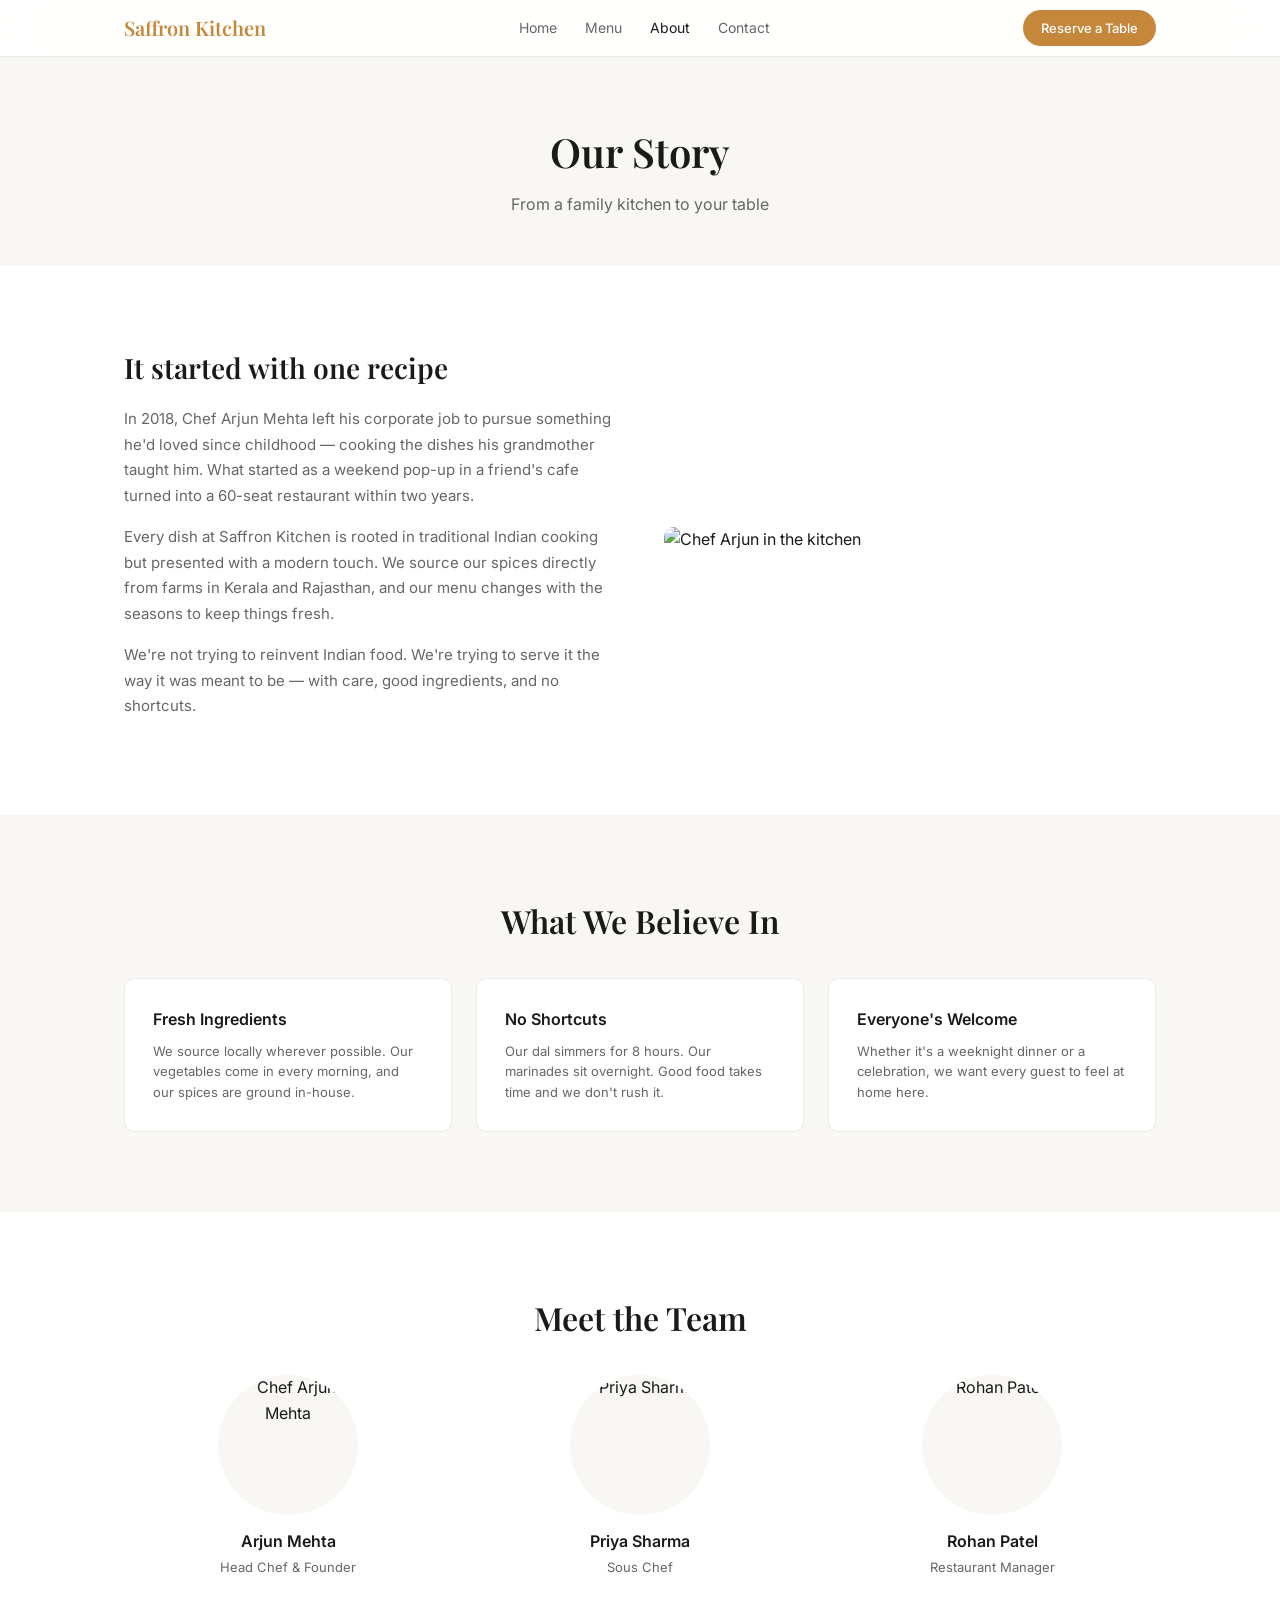
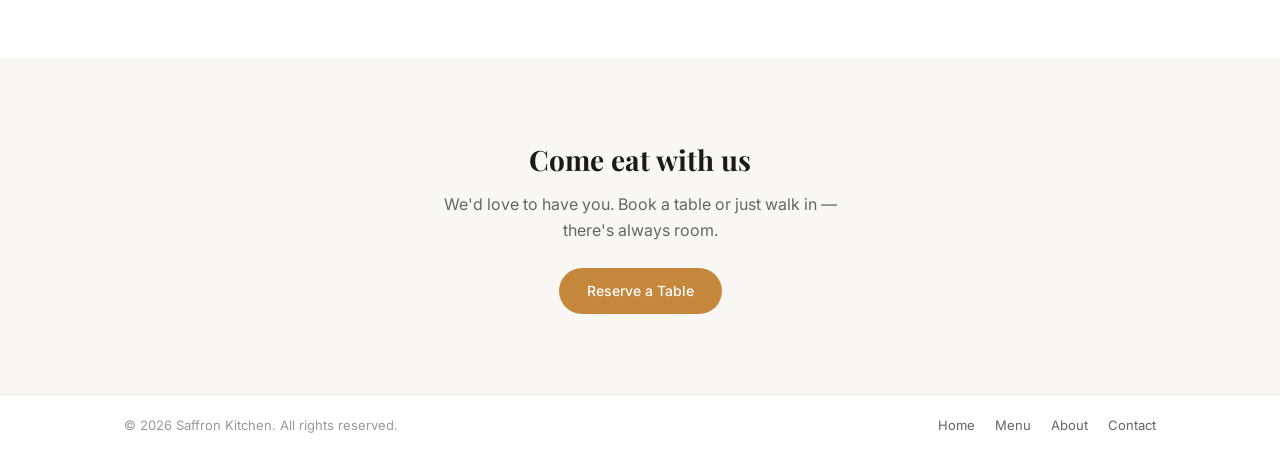
==== about.html @ c4163323 "Week 4: Saffron Kitchen restaurant website" ====
<!DOCTYPE html>
<html lang="en">
<head>
    <meta charset="UTF-8">
    <meta name="viewport" content="width=device-width, initial-scale=1.0">
    <title>About — Saffron Kitchen</title>
    <link rel="preconnect" href="https://fonts.googleapis.com">
    <link rel="preconnect" href="https://fonts.gstatic.com" crossorigin>
    <link href="https://fonts.googleapis.com/css2?family=Inter:wght@300;400;500;600;700&family=Playfair+Display:wght@400;500;600;700&display=swap" rel="stylesheet">
    <link rel="stylesheet" href="css/style.css">
</head>
<body>

    <nav class="nav">
        <div class="nav-inner">
            <a href="index.html" class="nav-logo">Saffron Kitchen</a>
            <div class="nav-links" id="navLinks">
                <a href="index.html">Home</a>
                <a href="menu.html">Menu</a>
                <a href="about.html" class="active">About</a>
                <a href="contact.html">Contact</a>
            </div>
            <a href="contact.html#reserve" class="nav-cta">Reserve a Table</a>
            <button class="hamburger" id="menuBtn">
                <span class="ham-line"></span>
                <span class="ham-line"></span>
            </button>
        </div>
    </nav>

    <section class="page-header">
        <h1>Our Story</h1>
        <p>From a family kitchen to your table</p>
    </section>

    <section class="section">
        <div class="container">
            <div class="story-grid">
                <div class="story-text">
                    <h2>It started with one recipe</h2>
                    <p>In 2018, Chef Arjun Mehta left his corporate job to pursue something he'd loved since childhood — cooking the dishes his grandmother taught him. What started as a weekend pop-up in a friend's cafe turned into a 60-seat restaurant within two years.</p>
                    <p>Every dish at Saffron Kitchen is rooted in traditional Indian cooking but presented with a modern touch. We source our spices directly from farms in Kerala and Rajasthan, and our menu changes with the seasons to keep things fresh.</p>
                    <p>We're not trying to reinvent Indian food. We're trying to serve it the way it was meant to be — with care, good ingredients, and no shortcuts.</p>
                </div>
                <div class="story-img">
                    <img src="images/chef.jpg" alt="Chef Arjun in the kitchen">
                </div>
            </div>
        </div>
    </section>

    <section class="section bg-alt">
        <div class="container">
            <h2 class="section-title">What We Believe In</h2>
            <div class="values-grid">
                <div class="value-card">
                    <h3>Fresh Ingredients</h3>
                    <p>We source locally wherever possible. Our vegetables come in every morning, and our spices are ground in-house.</p>
                </div>
                <div class="value-card">
                    <h3>No Shortcuts</h3>
                    <p>Our dal simmers for 8 hours. Our marinades sit overnight. Good food takes time and we don't rush it.</p>
                </div>
                <div class="value-card">
                    <h3>Everyone's Welcome</h3>
                    <p>Whether it's a weeknight dinner or a celebration, we want every guest to feel at home here.</p>
                </div>
            </div>
        </div>
    </section>

    <section class="section">
        <div class="container">
            <h2 class="section-title">Meet the Team</h2>
            <div class="team-grid">
                <div class="team-card">
                    <div class="team-img">
                        <img src="images/team1.jpg" alt="Chef Arjun Mehta">
                    </div>
                    <h3>Arjun Mehta</h3>
                    <p>Head Chef & Founder</p>
                </div>
                <div class="team-card">
                    <div class="team-img">
                        <img src="images/team2.jpg" alt="Priya Sharma">
                    </div>
                    <h3>Priya Sharma</h3>
                    <p>Sous Chef</p>
                </div>
                <div class="team-card">
                    <div class="team-img">
                        <img src="images/team3.jpg" alt="Rohan Patel">
                    </div>
                    <h3>Rohan Patel</h3>
                    <p>Restaurant Manager</p>
                </div>
            </div>
        </div>
    </section>

    <section class="section bg-alt cta-section">
        <div class="container cta-center">
            <h2>Come eat with us</h2>
            <p>We'd love to have you. Book a table or just walk in — there's always room.</p>
            <a href="contact.html#reserve" class="btn btn-primary">Reserve a Table</a>
        </div>
    </section>

    <footer class="footer">
        <div class="container footer-row">
            <span>© 2026 Saffron Kitchen. All rights reserved.</span>
            <div class="footer-links">
                <a href="index.html">Home</a>
                <a href="menu.html">Menu</a>
                <a href="about.html">About</a>
                <a href="contact.html">Contact</a>
            </div>
        </div>
    </footer>

    <script src="js/script.js"></script>
</body>
</html>
---- css/style.css ----
/* base */

:root {
    --font: 'Inter', -apple-system, sans-serif;
    --font-display: 'Playfair Display', Georgia, serif;
    --bg: #fff;
    --bg-alt: #f8f7f4;
    --surface: #fff;
    --text: #1a1a1a;
    --text-muted: #666;
    --text-faint: #999;
    --accent: #c4873b;
    --accent-hover: #b3762e;
    --accent-light: #fdf6ed;
    --border: rgba(0,0,0,0.08);
    --red: #d63031;
    --green: #27ae60;
    --shadow: 0 2px 20px rgba(0,0,0,0.06);
    --radius: 10px;
}

*, *::before, *::after { margin: 0; padding: 0; box-sizing: border-box; }
html { scroll-behavior: smooth; }

body {
    font-family: var(--font);
    background: var(--bg);
    color: var(--text);
    line-height: 1.6;
    -webkit-font-smoothing: antialiased;
}

img { display: block; max-width: 100%; }
a { color: inherit; text-decoration: none; }
button { font-family: inherit; cursor: pointer; }

.container { max-width: 1080px; margin: 0 auto; padding: 0 24px; }
.section { padding: 80px 0; }
.bg-alt { background: var(--bg-alt); }


/* nav */

.nav {
    position: fixed; top: 0; left: 0; right: 0; z-index: 100;
    background: rgba(255,255,255,0.9);
    backdrop-filter: saturate(180%) blur(20px);
    -webkit-backdrop-filter: saturate(180%) blur(20px);
    border-bottom: 1px solid var(--border);
}

.nav-inner {
    max-width: 1080px; margin: 0 auto; padding: 0 24px;
    height: 56px; display: flex; align-items: center; justify-content: space-between;
}

.nav-logo {
    font-family: var(--font-display);
    font-size: 20px; font-weight: 600;
    color: var(--accent);
}

.nav-links { display: flex; gap: 28px; }
.nav-links a { font-size: 14px; color: var(--text-muted); transition: color 0.2s; }
.nav-links a:hover, .nav-links a.active { color: var(--text); }

.nav-cta {
    font-size: 13px; font-weight: 500;
    padding: 8px 18px; border-radius: 980px;
    background: var(--accent); color: #fff;
    transition: background 0.2s;
}
.nav-cta:hover { background: var(--accent-hover); }

.hamburger {
    display: none; background: none; border: none;
    width: 24px; height: 18px; position: relative;
    flex-direction: column; justify-content: space-between;
}
.ham-line {
    display: block; height: 1.5px; width: 100%;
    background: var(--text); border-radius: 1px;
    transition: transform 0.2s, opacity 0.2s;
}
.hamburger.open .ham-line:first-child { transform: translateY(8px) rotate(45deg); }
.hamburger.open .ham-line:last-child { transform: translateY(-8px) rotate(-45deg); }


/* buttons */

.btn {
    display: inline-flex; align-items: center; justify-content: center;
    padding: 12px 28px; font-size: 14px; font-weight: 500;
    border-radius: 980px; border: none; transition: all 0.2s;
}
.btn-primary { background: var(--accent); color: #fff; }
.btn-primary:hover { background: var(--accent-hover); }
.btn-outline { background: transparent; color: var(--accent); border: 1.5px solid var(--accent); }
.btn-outline:hover { background: var(--accent); color: #fff; }
.btn-outline-light { background: transparent; color: #fff; border: 1.5px solid rgba(255,255,255,0.5); }
.btn-outline-light:hover { background: rgba(255,255,255,0.15); border-color: #fff; }
.btn-block { width: 100%; }


/* hero */

.home-hero {
    min-height: 85vh; display: flex; align-items: center;
    justify-content: center; text-align: center;
    position: relative; overflow: hidden;
    background: url('../images/hero-bg.jpg') center/cover no-repeat;
    padding: 120px 24px 80px;
}

.hero-overlay {
    position: absolute; inset: 0;
    background: linear-gradient(to bottom, rgba(0,0,0,0.5), rgba(0,0,0,0.7));
}

.hero-content { position: relative; z-index: 1; max-width: 640px; }

.hero-tag {
    font-size: 13px; font-weight: 500; text-transform: uppercase;
    letter-spacing: 0.1em; color: var(--accent); margin-bottom: 12px;
}

.home-hero h1 {
    font-family: var(--font-display);
    font-size: clamp(36px, 6vw, 56px);
    font-weight: 600; color: #fff; line-height: 1.15;
    margin-bottom: 16px;
}

.hero-sub { font-size: 16px; color: rgba(255,255,255,0.8); margin-bottom: 32px; line-height: 1.7; }

.hero-btns { display: flex; gap: 12px; justify-content: center; flex-wrap: wrap; }


/* page headers (inner pages) */

.page-header {
    padding: 120px 24px 48px;
    text-align: center; background: var(--bg-alt);
}

.page-header h1 {
    font-family: var(--font-display);
    font-size: 40px; font-weight: 600; margin-bottom: 8px;
}

.page-header p { color: var(--text-muted); font-size: 16px; }


/* section titles */

.section-title {
    font-family: var(--font-display);
    font-size: 32px; font-weight: 600; text-align: center;
    margin-bottom: 12px;
}
.section-sub { text-align: center; color: var(--text-muted); font-size: 15px; margin-bottom: 40px; }


/* dishes grid (home) */

.dishes-grid { display: grid; grid-template-columns: repeat(3, 1fr); gap: 24px; margin-bottom: 32px; }

.dish-card {
    border: 1px solid var(--border); border-radius: var(--radius);
    overflow: hidden; transition: transform 0.2s, box-shadow 0.2s;
}
.dish-card:hover { transform: translateY(-3px); box-shadow: var(--shadow); }

.dish-img { height: 200px; overflow: hidden; background: var(--bg-alt); }
.dish-img img { width: 100%; height: 100%; object-fit: cover; transition: transform 0.3s; }
.dish-card:hover .dish-img img { transform: scale(1.05); }

.dish-info { padding: 20px; }
.dish-info h3 { font-size: 18px; font-weight: 600; margin-bottom: 6px; }
.dish-info p { font-size: 13px; color: var(--text-muted); margin-bottom: 10px; }
.dish-price { font-size: 16px; font-weight: 600; color: var(--accent); }

.center-link { text-align: center; }


/* about preview (home) */

.about-preview { display: grid; grid-template-columns: 1fr 1fr; gap: 48px; align-items: center; }
.about-preview h2 { font-family: var(--font-display); font-size: 28px; font-weight: 600; margin-bottom: 16px; }
.about-preview p { color: var(--text-muted); font-size: 15px; margin-bottom: 24px; line-height: 1.7; }
.about-preview-img img { border-radius: var(--radius); width: 100%; }


/* info grid (home) */

.info-grid { display: grid; grid-template-columns: repeat(3, 1fr); gap: 32px; text-align: center; }
.info-block h3 { font-size: 14px; font-weight: 600; text-transform: uppercase; letter-spacing: 0.04em; margin-bottom: 8px; }
.info-block p { font-size: 14px; color: var(--text-muted); }


/* menu page */

.menu-filters {
    display: flex; gap: 8px; justify-content: center;
    flex-wrap: wrap; margin-bottom: 36px;
}

.filter-btn {
    padding: 8px 20px; font-size: 13px; font-weight: 500;
    border: 1px solid var(--border); border-radius: 980px;
    background: transparent; color: var(--text-muted);
    transition: all 0.2s;
}
.filter-btn:hover { border-color: var(--accent); color: var(--accent); }
.filter-btn.active { background: var(--accent); color: #fff; border-color: var(--accent); }

.menu-grid { display: grid; grid-template-columns: repeat(2, 1fr); gap: 16px; }

.menu-item {
    border: 1px solid var(--border); border-radius: var(--radius);
    padding: 20px; transition: box-shadow 0.2s;
}
.menu-item:hover { box-shadow: var(--shadow); }
.menu-item.hidden { display: none; }

.menu-item-top { display: flex; justify-content: space-between; align-items: baseline; margin-bottom: 6px; }
.menu-item-top h3 { font-size: 16px; font-weight: 600; }
.menu-price { font-size: 16px; font-weight: 600; color: var(--accent); }
.menu-item p { font-size: 13px; color: var(--text-muted); margin-bottom: 8px; }

.menu-tag {
    display: inline-block; font-size: 11px; font-weight: 600;
    padding: 2px 10px; border-radius: 980px; text-transform: uppercase;
    letter-spacing: 0.03em;
}
.menu-tag.veg { background: #e8f5e9; color: #2e7d32; }
.menu-tag.popular { background: #fff3e0; color: #e65100; }


/* about page */

.story-grid { display: grid; grid-template-columns: 1fr 1fr; gap: 48px; align-items: center; }
.story-text h2 { font-family: var(--font-display); font-size: 28px; font-weight: 600; margin-bottom: 16px; }
.story-text p { color: var(--text-muted); font-size: 15px; line-height: 1.7; margin-bottom: 16px; }
.story-img img { border-radius: var(--radius); }

.values-grid { display: grid; grid-template-columns: repeat(3, 1fr); gap: 24px; margin-top: 32px; }
.value-card {
    background: var(--surface); border: 1px solid var(--border);
    border-radius: var(--radius); padding: 28px;
}
.value-card h3 { font-size: 16px; font-weight: 600; margin-bottom: 8px; }
.value-card p { font-size: 13px; color: var(--text-muted); line-height: 1.6; }

.team-grid { display: grid; grid-template-columns: repeat(3, 1fr); gap: 24px; margin-top: 32px; text-align: center; }
.team-img { width: 140px; height: 140px; margin: 0 auto 14px; border-radius: 50%; overflow: hidden; background: var(--bg-alt); }
.team-img img { width: 100%; height: 100%; object-fit: cover; }
.team-card h3 { font-size: 16px; font-weight: 600; margin-bottom: 2px; }
.team-card p { font-size: 13px; color: var(--text-muted); }

.cta-center { text-align: center; max-width: 480px; margin: 0 auto; }
.cta-center h2 { font-family: var(--font-display); font-size: 28px; margin-bottom: 10px; }
.cta-center p { color: var(--text-muted); margin-bottom: 24px; }


/* contact page */

.contact-grid { display: grid; grid-template-columns: 1fr 1fr; gap: 40px; }

.contact-block { margin-bottom: 28px; }
.contact-block h3 { font-size: 14px; font-weight: 600; text-transform: uppercase; letter-spacing: 0.04em; margin-bottom: 6px; }
.contact-block p { font-size: 14px; color: var(--text-muted); }

.map-placeholder { border-radius: var(--radius); overflow: hidden; margin-top: 8px; background: var(--bg-alt); }
.map-placeholder img { width: 100%; height: 200px; object-fit: cover; }

.form-card {
    background: var(--surface); border: 1px solid var(--border);
    border-radius: 16px; padding: 28px; margin-bottom: 24px;
}
.form-card h2 { font-family: var(--font-display); font-size: 22px; margin-bottom: 4px; }
.form-sub { font-size: 13px; color: var(--text-muted); margin-bottom: 20px; }

.field { margin-bottom: 14px; }
.field label { display: block; font-size: 13px; font-weight: 600; margin-bottom: 4px; }
.field input, .field textarea, .field select {
    width: 100%; padding: 10px 12px; font-size: 14px;
    font-family: var(--font); background: var(--bg-alt);
    color: var(--text); border: 1.5px solid transparent;
    border-radius: 8px; outline: none; resize: vertical;
    transition: border-color 0.2s;
}
.field input:focus, .field textarea:focus, .field select:focus { border-color: var(--accent); }
.field input.bad, .field textarea.bad, .field select.bad { border-color: var(--red); }
.field input.good, .field textarea.good, .field select.good { border-color: var(--green); }

.field-row { display: grid; grid-template-columns: 1fr 1fr; gap: 14px; }

.err { display: block; font-size: 11px; color: var(--red); margin-top: 3px; min-height: 15px; }

.form-done { display: none; text-align: center; padding: 20px 0; }
.form-card.sent .form-fields { display: none; }
.form-card.sent .form-done { display: block; }
.form-done h3 { font-size: 18px; font-weight: 600; margin-bottom: 6px; color: var(--green); }
.form-done p { color: var(--text-muted); font-size: 14px; margin-bottom: 16px; }


/* footer */

.footer { border-top: 1px solid var(--border); padding: 20px 0; }
.footer-row { display: flex; justify-content: space-between; align-items: center; font-size: 13px; color: var(--text-faint); }
.footer-links { display: flex; gap: 20px; }
.footer-links a { color: var(--text-muted); transition: color 0.2s; }
.footer-links a:hover { color: var(--text); }


/* responsive */

@media (max-width: 768px) {
    .nav-links {
        display: none; position: absolute; top: 56px; left: 0; right: 0;
        flex-direction: column; background: rgba(255,255,255,0.95);
        backdrop-filter: blur(20px); -webkit-backdrop-filter: blur(20px);
        border-bottom: 1px solid var(--border);
        padding: 16px 24px; gap: 14px;
    }
    .nav-links.open { display: flex; }
    .nav-cta { display: none; }
    .hamburger { display: flex; }

    .section { padding: 56px 0; }

    .dishes-grid { grid-template-columns: 1fr; }
    .about-preview { grid-template-columns: 1fr; gap: 32px; }
    .info-grid { grid-template-columns: 1fr; gap: 24px; }
    .menu-grid { grid-template-columns: 1fr; }
    .story-grid { grid-template-columns: 1fr; gap: 32px; }
    .values-grid { grid-template-columns: 1fr; }
    .team-grid { grid-template-columns: 1fr; gap: 32px; }
    .contact-grid { grid-template-columns: 1fr; }
    .field-row { grid-template-columns: 1fr; }

    .footer-row { flex-direction: column; gap: 8px; text-align: center; }
    .page-header h1 { font-size: 32px; }
}
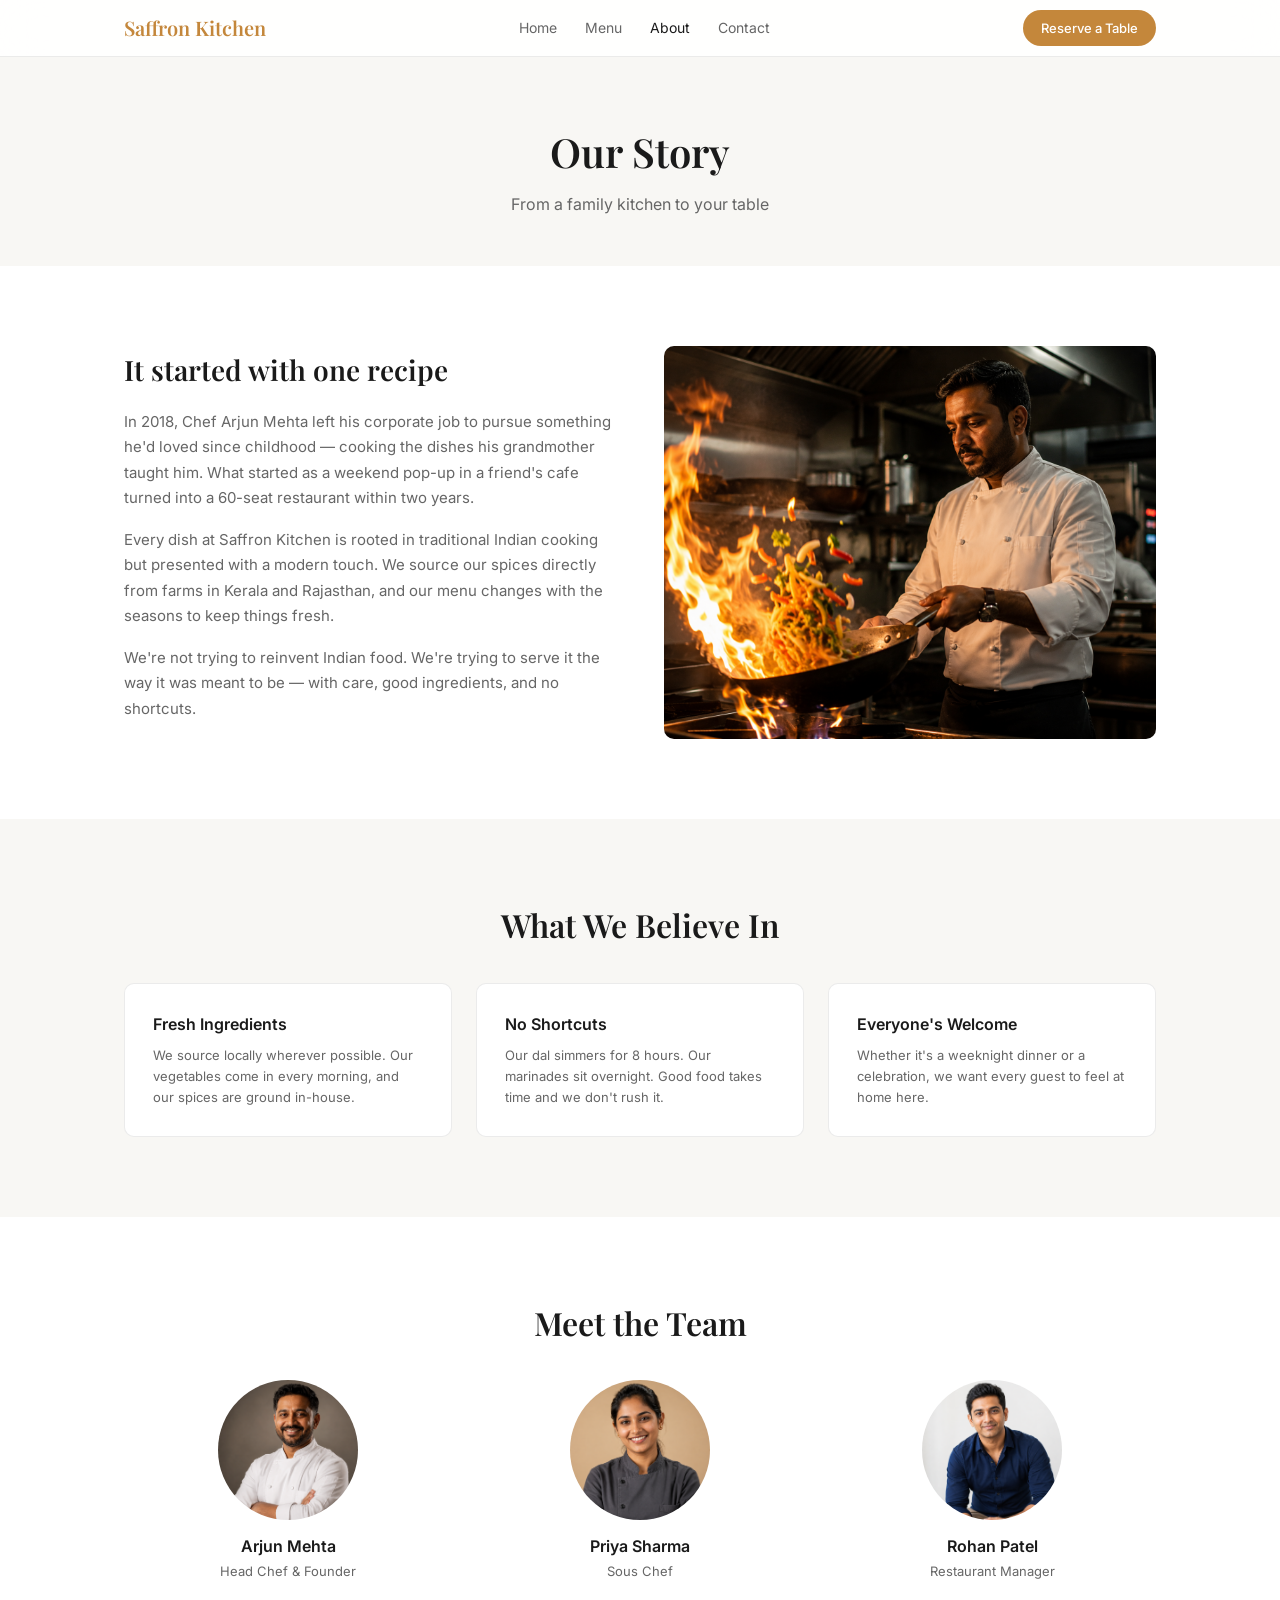
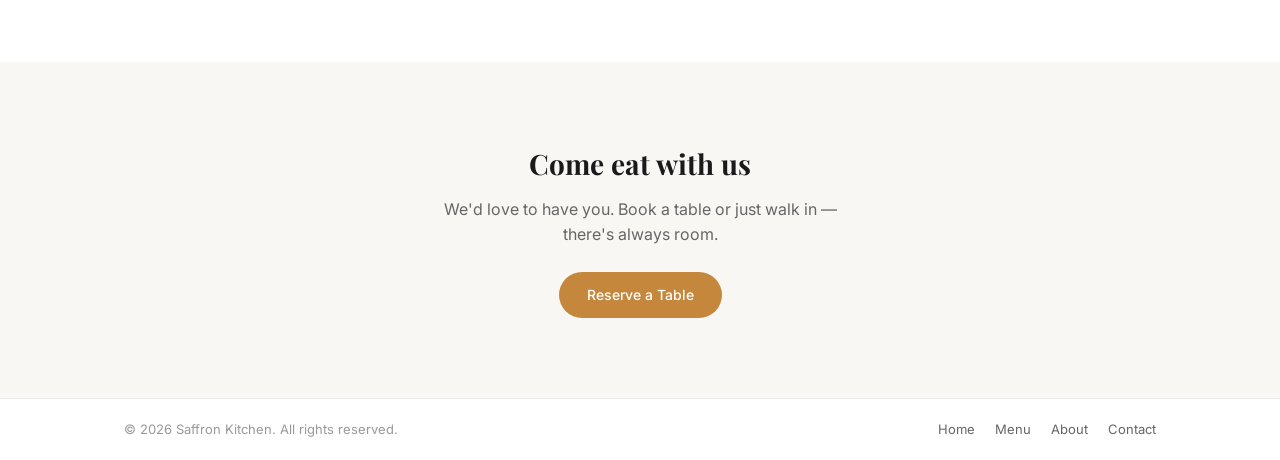
==== commit 161e481b: "Added images and fixed extensions" ====
--- a/about.html
+++ b/about.html
@@ -43,7 +43,7 @@
                     <p>We're not trying to reinvent Indian food. We're trying to serve it the way it was meant to be — with care, good ingredients, and no shortcuts.</p>
                 </div>
                 <div class="story-img">
-                    <img src="images/chef.jpg" alt="Chef Arjun in the kitchen">
+                    <img src="images/chef.png" alt="Chef Arjun in the kitchen">
                 </div>
             </div>
         </div>
@@ -75,21 +75,21 @@
             <div class="team-grid">
                 <div class="team-card">
                     <div class="team-img">
-                        <img src="images/team1.jpg" alt="Chef Arjun Mehta">
+                        <img src="images/team1.png" alt="Chef Arjun Mehta">
                     </div>
                     <h3>Arjun Mehta</h3>
                     <p>Head Chef & Founder</p>
                 </div>
                 <div class="team-card">
                     <div class="team-img">
-                        <img src="images/team2.jpg" alt="Priya Sharma">
+                        <img src="images/team2.png" alt="Priya Sharma">
                     </div>
                     <h3>Priya Sharma</h3>
                     <p>Sous Chef</p>
                 </div>
                 <div class="team-card">
                     <div class="team-img">
-                        <img src="images/team3.jpg" alt="Rohan Patel">
+                        <img src="images/team3.png" alt="Rohan Patel">
                     </div>
                     <h3>Rohan Patel</h3>
                     <p>Restaurant Manager</p>
--- a/css/style.css
+++ b/css/style.css
@@ -108,7 +108,7 @@
     min-height: 85vh; display: flex; align-items: center;
     justify-content: center; text-align: center;
     position: relative; overflow: hidden;
-    background: url('../images/hero-bg.jpg') center/cover no-repeat;
+    background: url('../images/hero-bg.png') center/cover no-repeat;
     padding: 120px 24px 80px;
 }
 
